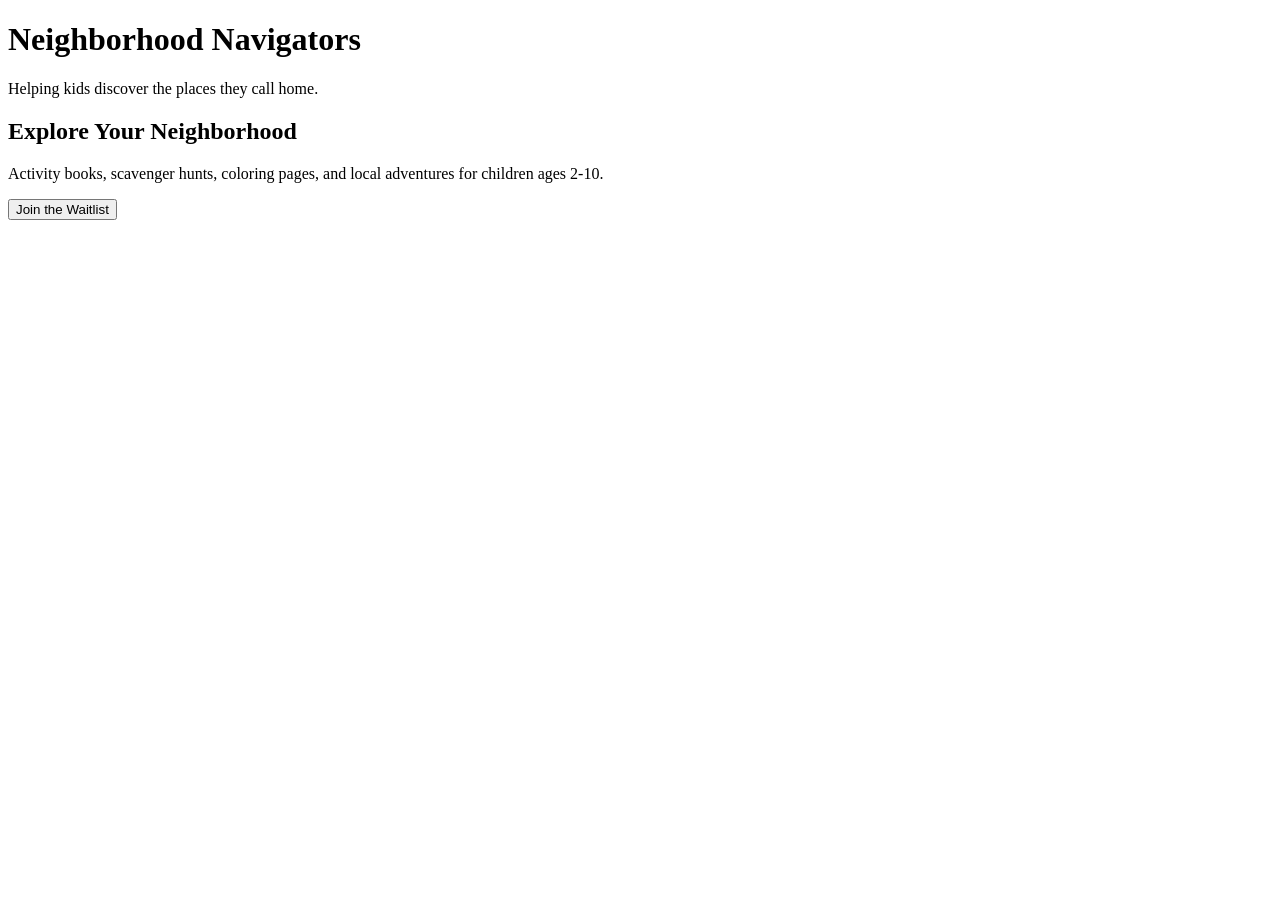
==== index.html @ bdf60118 "Create index.html for Neighborhood Navigators site" ====
<!DOCTYPE html>
<html>
<head>
  <title>Neighborhood Navigators</title>
</head>
<body>
  <h1>Neighborhood Navigators</h1>

  <p>Helping kids discover the places they call home.</p>

  <h2>Explore Your Neighborhood</h2>

  <p>
    Activity books, scavenger hunts, coloring pages,
    and local adventures for children ages 2-10.
  </p>

  <button>Join the Waitlist</button>
</body>
</html>
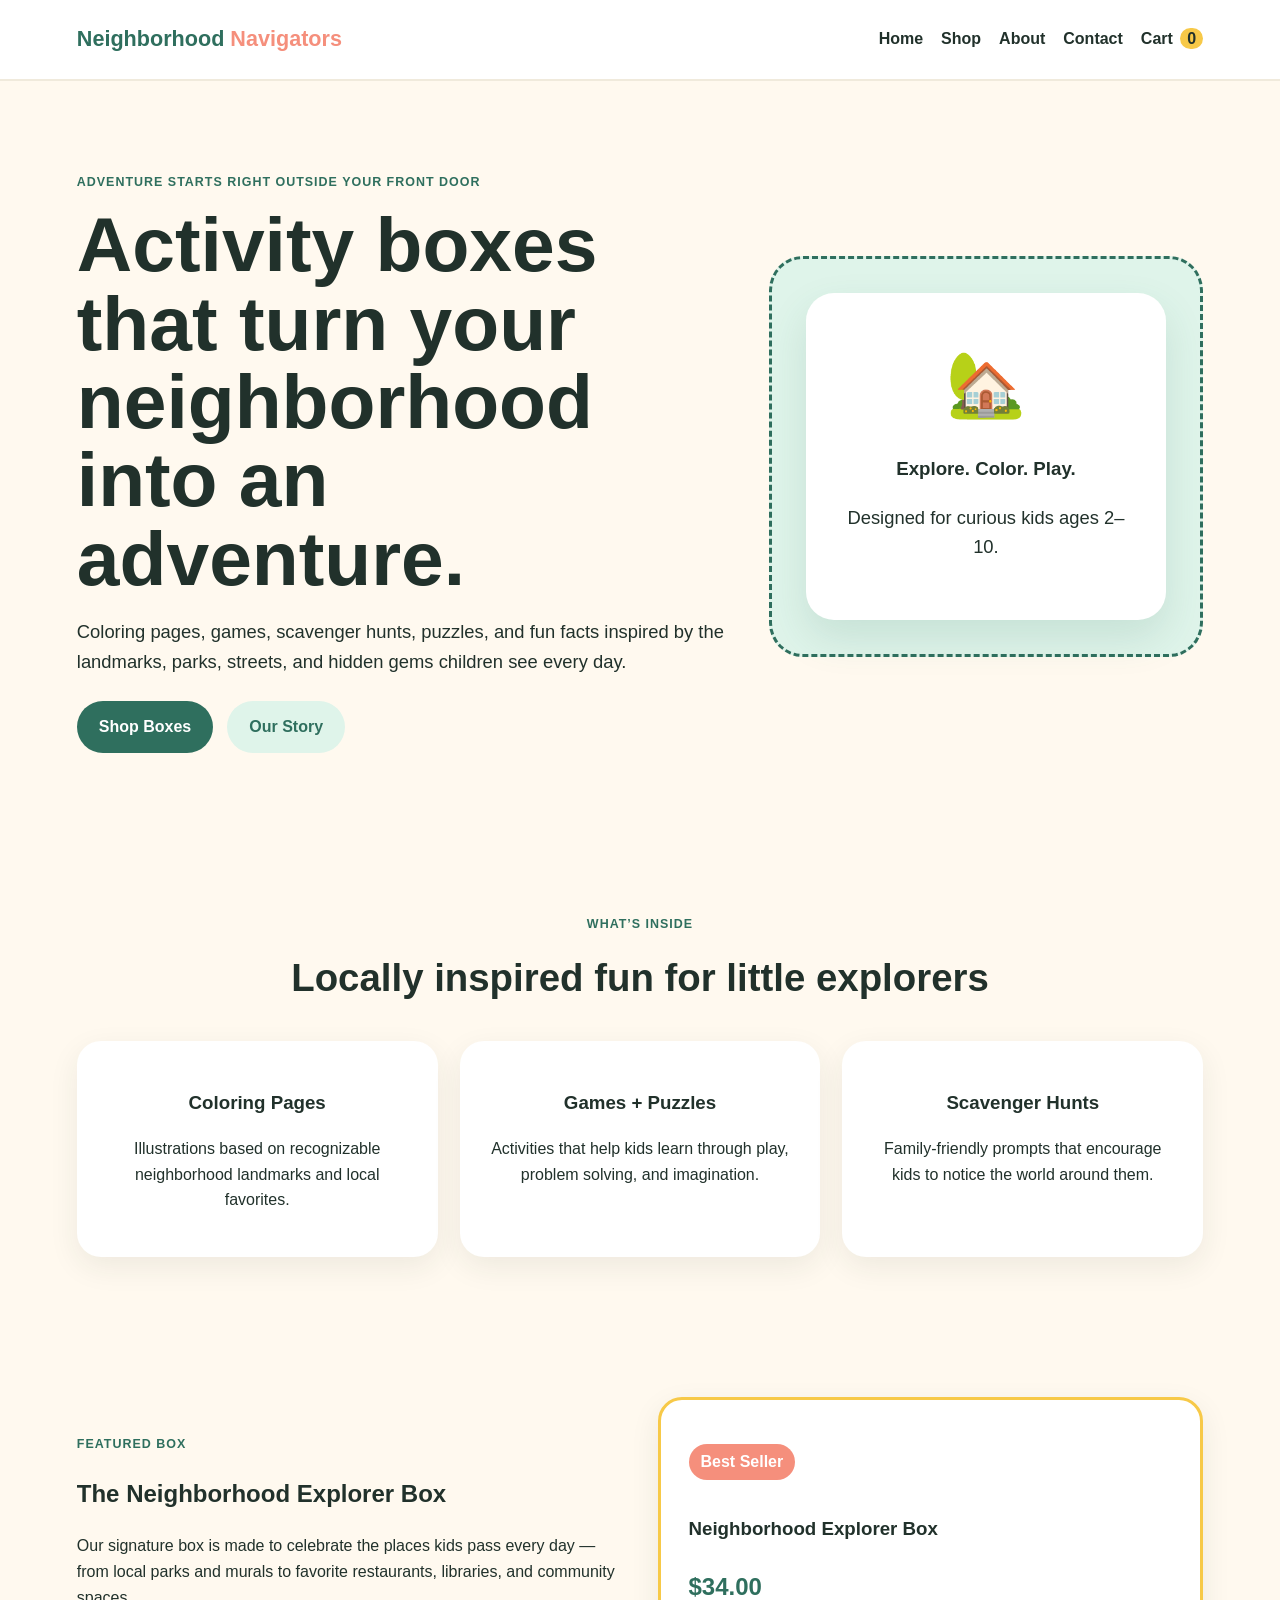
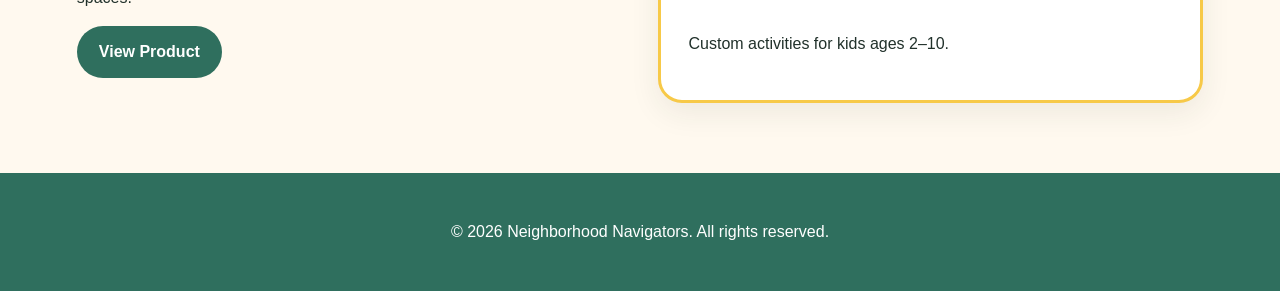
==== commit 616db063: "Add files via upload" ====
--- a/index.html
+++ b/index.html
@@ -1,20 +1,81 @@
 <!DOCTYPE html>
-<html>
+<html lang="en">
 <head>
-  <title>Neighborhood Navigators</title>
+  <meta charset="UTF-8" />
+  <meta name="viewport" content="width=device-width, initial-scale=1.0" />
+  <title>Neighborhood Navigators | Local Activity Boxes for Kids</title>
+  <link rel="stylesheet" href="style.css" />
+  <script defer src="script.js"></script>
 </head>
 <body>
-  <h1>Neighborhood Navigators</h1>
+  <header class="site-header">
+    <a class="logo" href="index.html">Neighborhood <span>Navigators</span></a>
+    <nav>
+      <a href="index.html">Home</a>
+      <a href="shop.html">Shop</a>
+      <a href="about.html">About</a>
+      <a href="contact.html">Contact</a>
+      <a class="cart-link" href="cart.html">Cart <span id="cart-count">0</span></a>
+    </nav>
+  </header>
 
-  <p>Helping kids discover the places they call home.</p>
+  <main>
+    <section class="hero">
+      <div class="hero-text">
+        <p class="eyebrow">Adventure starts right outside your front door</p>
+        <h1>Activity boxes that turn your neighborhood into an adventure.</h1>
+        <p>Coloring pages, games, scavenger hunts, puzzles, and fun facts inspired by the landmarks, parks, streets, and hidden gems children see every day.</p>
+        <div class="button-row">
+          <a class="button primary" href="shop.html">Shop Boxes</a>
+          <a class="button secondary" href="about.html">Our Story</a>
+        </div>
+      </div>
+      <div class="hero-card">
+        <div class="map-card">
+          <span>🏡</span>
+          <h3>Explore. Color. Play.</h3>
+          <p>Designed for curious kids ages 2–10.</p>
+        </div>
+      </div>
+    </section>
 
-  <h2>Explore Your Neighborhood</h2>
+    <section class="section centered">
+      <p class="eyebrow">What’s inside</p>
+      <h2>Locally inspired fun for little explorers</h2>
+      <div class="feature-grid">
+        <article>
+          <h3>Coloring Pages</h3>
+          <p>Illustrations based on recognizable neighborhood landmarks and local favorites.</p>
+        </article>
+        <article>
+          <h3>Games + Puzzles</h3>
+          <p>Activities that help kids learn through play, problem solving, and imagination.</p>
+        </article>
+        <article>
+          <h3>Scavenger Hunts</h3>
+          <p>Family-friendly prompts that encourage kids to notice the world around them.</p>
+        </article>
+      </div>
+    </section>
 
-  <p>
-    Activity books, scavenger hunts, coloring pages,
-    and local adventures for children ages 2-10.
-  </p>
+    <section class="section split">
+      <div>
+        <p class="eyebrow">Featured box</p>
+        <h2>The Neighborhood Explorer Box</h2>
+        <p>Our signature box is made to celebrate the places kids pass every day — from local parks and murals to favorite restaurants, libraries, and community spaces.</p>
+        <a class="button primary" href="shop.html">View Product</a>
+      </div>
+      <div class="product-preview">
+        <p class="badge">Best Seller</p>
+        <h3>Neighborhood Explorer Box</h3>
+        <p class="price">$34.00</p>
+        <p>Custom activities for kids ages 2–10.</p>
+      </div>
+    </section>
+  </main>
 
-  <button>Join the Waitlist</button>
+  <footer>
+    <p>© 2026 Neighborhood Navigators. All rights reserved.</p>
+  </footer>
 </body>
 </html>
--- a/style.css
+++ b/style.css
@@ -0,0 +1,186 @@
+:root {
+  --green: #2f6f5e;
+  --mint: #dff4ea;
+  --sun: #f7c948;
+  --coral: #f58f7c;
+  --ink: #21312b;
+  --cream: #fff9ef;
+  --white: #ffffff;
+}
+
+* { box-sizing: border-box; }
+body {
+  margin: 0;
+  font-family: Arial, Helvetica, sans-serif;
+  color: var(--ink);
+  background: var(--cream);
+  line-height: 1.6;
+}
+
+a { color: inherit; text-decoration: none; }
+
+.site-header {
+  display: flex;
+  justify-content: space-between;
+  align-items: center;
+  padding: 22px 6%;
+  background: var(--white);
+  border-bottom: 2px solid #f0eadc;
+  position: sticky;
+  top: 0;
+  z-index: 10;
+}
+
+.logo {
+  font-size: 1.35rem;
+  font-weight: 800;
+  color: var(--green);
+}
+.logo span { color: var(--coral); }
+
+nav {
+  display: flex;
+  gap: 18px;
+  align-items: center;
+  font-weight: 700;
+}
+
+.cart-link span {
+  background: var(--sun);
+  padding: 2px 7px;
+  border-radius: 999px;
+  margin-left: 3px;
+}
+
+.hero {
+  display: grid;
+  grid-template-columns: 1.2fr .8fr;
+  gap: 40px;
+  padding: 80px 6%;
+  align-items: center;
+}
+
+.hero h1, .page-hero h1 {
+  font-size: clamp(2.4rem, 6vw, 5rem);
+  line-height: 1.02;
+  margin: 0 0 20px;
+}
+
+.hero p, .page-hero p { font-size: 1.15rem; max-width: 680px; }
+
+.eyebrow {
+  color: var(--green);
+  font-weight: 900;
+  letter-spacing: .08em;
+  text-transform: uppercase;
+  font-size: .78rem !important;
+}
+
+.button-row { display: flex; gap: 14px; flex-wrap: wrap; margin-top: 25px; }
+.button, button {
+  display: inline-block;
+  border: none;
+  padding: 13px 22px;
+  border-radius: 999px;
+  font-weight: 800;
+  cursor: pointer;
+  font-size: 1rem;
+}
+.primary, button { background: var(--green); color: white; }
+.secondary { background: var(--mint); color: var(--green); }
+
+.hero-card {
+  background: var(--mint);
+  border-radius: 34px;
+  padding: 34px;
+  min-height: 380px;
+  display: grid;
+  place-items: center;
+  border: 3px dashed var(--green);
+}
+
+.map-card {
+  background: var(--white);
+  border-radius: 28px;
+  padding: 40px;
+  text-align: center;
+  box-shadow: 0 18px 40px rgba(47,111,94,.14);
+}
+.map-card span { font-size: 4rem; }
+
+.section { padding: 70px 6%; }
+.centered { text-align: center; }
+.centered h2 { max-width: 700px; margin: 0 auto 32px; font-size: 2.4rem; }
+
+.feature-grid, .product-grid {
+  display: grid;
+  grid-template-columns: repeat(3, 1fr);
+  gap: 22px;
+}
+
+.feature-grid article, .product-card, .product-preview, .contact-card, .cart-box {
+  background: var(--white);
+  border-radius: 24px;
+  padding: 28px;
+  box-shadow: 0 10px 30px rgba(33,49,43,.08);
+}
+
+.split {
+  display: grid;
+  grid-template-columns: repeat(2, 1fr);
+  gap: 35px;
+  align-items: center;
+}
+
+.product-preview { border: 3px solid var(--sun); }
+.badge {
+  display: inline-block;
+  background: var(--coral);
+  color: white;
+  border-radius: 999px;
+  padding: 5px 12px;
+  font-weight: 800;
+}
+.price { font-size: 1.5rem; font-weight: 900; color: var(--green); }
+
+.page-hero { padding: 70px 6% 35px; }
+.product-grid { padding: 25px 6% 70px; }
+.product-art { font-size: 4rem; background: var(--mint); border-radius: 20px; padding: 25px; text-align: center; }
+
+.readable { max-width: 920px; margin: 0 auto; font-size: 1.1rem; }
+.soft-bg { background: var(--mint); }
+.notice { background: var(--sun); margin: 0 6% 70px; border-radius: 26px; }
+
+.contact-card {
+  margin: 30px 6% 70px;
+  display: grid;
+  grid-template-columns: 1fr 1fr;
+  gap: 35px;
+}
+
+label { display: block; font-weight: 800; margin-bottom: 16px; }
+input, textarea {
+  width: 100%;
+  padding: 13px;
+  border-radius: 12px;
+  border: 2px solid #eadfcb;
+  margin-top: 6px;
+  font: inherit;
+}
+
+.cart-box { margin: 30px 6% 70px; }
+#cart-items { padding-left: 22px; font-size: 1.1rem; }
+
+footer {
+  text-align: center;
+  padding: 30px 6%;
+  background: var(--green);
+  color: white;
+}
+
+@media (max-width: 800px) {
+  .site-header { align-items: flex-start; gap: 16px; flex-direction: column; }
+  nav { flex-wrap: wrap; }
+  .hero, .split, .feature-grid, .product-grid, .contact-card { grid-template-columns: 1fr; }
+  .hero { padding-top: 45px; }
+}
